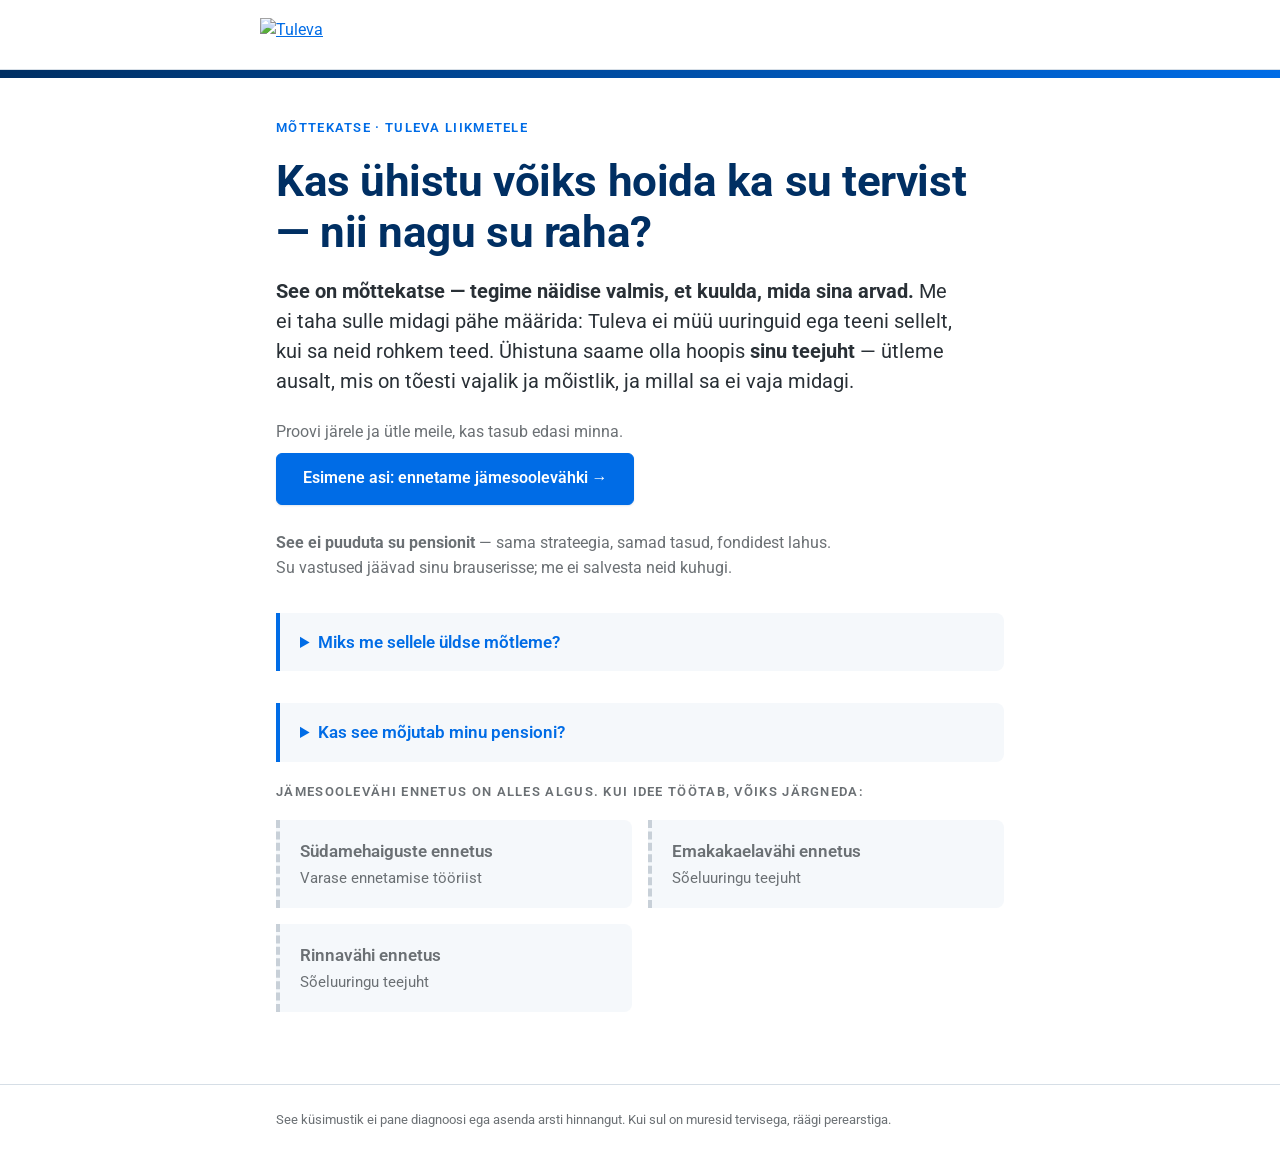
==== docs/index.html @ eb649e2c "feat: Tuleva logo viib rakenduse avalehele Co-Authored-By: Claude Opus 5.5 <noreply@anthropic.com>" ====
<!DOCTYPE html>
<html lang="et">
<head>
<meta charset="UTF-8">
<meta name="viewport" content="width=device-width, initial-scale=1.0">
<title>Kas ühistu võiks hoida ka su tervist? · Tuleva tervis</title>
<meta name="description" content="Mõttekatse Tuleva liikmetele: ühistuna saame olla sinu teejuht terviseriskide ennetuses — öelda ausalt, mis on vajalik ja mõistlik, ja millal sa ei vaja midagi. See ei ole otsus, vaid katse.">
<link rel="preconnect" href="https://fonts.googleapis.com">
<link href="https://fonts.googleapis.com/css2?family=Roboto:wght@400;500;600;700&display=swap" rel="stylesheet">
<link rel="stylesheet" href="style.css?v=8">
</head>
<body>

<header><div class="wrap topbar">
  <a class="brand" href="index.html" aria-label="Tuleva tervis avaleht"><img src="https://tuleva.ee/wp-content/themes/tuleva/img/tuleva-logo.svg" alt="Tuleva" class="brand-logo"></a>
</div></header>

<main>
<section class="hero"><div class="wrap">
  <div id="start">
    <span class="eyebrow">Mõttekatse · Tuleva liikmetele</span>
    <h1>Kas ühistu võiks hoida ka su tervist — nii nagu su raha?</h1>
    <p class="lead"><strong>See on mõttekatse — tegime näidise valmis, et kuulda, mida sina arvad.</strong> Me ei taha sulle midagi pähe määrida: Tuleva ei müü uuringuid ega teeni sellelt, kui sa neid rohkem teed. Ühistuna saame olla hoopis <strong>sinu teejuht</strong> — ütleme ausalt, mis on tõesti vajalik ja mõistlik, ja millal sa ei vaja midagi.</p>
    <p class="muted">Proovi järele ja ütle meile, kas tasub edasi minna.</p>
    <a class="btn primary" href="jamesoolevahk.html">Esimene asi: ennetame jämesoolevähki →</a>
    <p class="muted"><strong>See ei puuduta su pensionit</strong> — sama strateegia, samad tasud, fondidest lahus. Su vastused jäävad sinu brauserisse; me ei salvesta neid kuhugi.</p>

    <details class="card why">
      <summary>Miks me sellele üldse mõtleme?</summary>
      <p>Pensioniks kogumisel ja terviseriskide ennetusel on üllatavalt palju ühist:</p>
      <ul>
        <li>Mõlemad paluvad täna väikest sammu tuleviku-mina heaks — ja jäävad nähtamatuks, kuni on juba hilja.</li>
        <li>Mõlemas on palju infomüra ja vahendajaid, kes teenivad sinu segaduse pealt.</li>
        <li>Tuleva sündis, et teha kogumine ausaks ja lihtsaks — ühistuna oleme sinu poolel.</li>
      </ul>
      <p>Usume, et sama saab teha ka tervise heaks: öelda ausalt, mis on oluline ja mis on õige järgmine samm — ning kasutada liikmete ühist jõudu, et uuringud oleksid soodsamad.</p>
    </details>

    <details class="card why">
      <summary>Kas see mõjutab minu pensioni?</summary>
      <p><strong>Ei.</strong> Sinu pension ei muutu — sama strateegia, samad madalad tasud, sama raha. See katse ei sega Tuleva fonde ega neela nende raha.</p>
      <p><strong>See on katse, mitte otsus.</strong> Idee → prototüüp (oleme siin) → sinu tagasiside → ühistu kaalub → ehk edasi, ehk mitte.</p>
      <p><strong>Kui mõte kannab, siis eraldi.</strong> Sellest võiks kasvada Tuleva eraldi terviseharu — või hoopis omaette Tervise-Tuleva. Fondidest alati lahus.</p>
      <p><strong>Sinu vastused jäävad sinu brauserisse.</strong> Me ei salvesta ega saada neid kuhugi.</p>
    </details>

    <span class="eyebrow soon-title">Jämesoolevähi ennetus on alles algus. Kui idee töötab, võiks järgneda:</span>
    <div class="soon">
      <div class="soon-card"><h3>Südamehaiguste ennetus</h3><p>Varase ennetamise tööriist</p></div>
      <div class="soon-card"><h3>Emakakaelavähi ennetus</h3><p>Sõeluuringu teejuht</p></div>
      <div class="soon-card"><h3>Rinnavähi ennetus</h3><p>Sõeluuringu teejuht</p></div>
    </div>
  </div>

  <div id="quiz" hidden>
    <div class="progress"><i id="bar" style="width:0%"></i></div>
    <div class="card">
      <span class="eyebrow" id="step"></span>
      <div class="intro" id="intro" hidden></div>
      <h2 id="question"></h2>
      <p class="hint" id="hint" hidden></p>
      <div id="controls"></div>
    </div>
    <button class="back" id="back" type="button">← Eelmine küsimus</button>
  </div>
</div></section>
</main>

<footer><div class="wrap">See küsimustik ei pane diagnoosi ega asenda arsti hinnangut. Kui sul on muresid tervisega, räägi perearstiga.</div></footer>

<script src="flow.js?v=10"></script>
<script src="app.js?v=7"></script>
<script src="counter.js?v=3"></script>
</body>
</html>
---- docs/style.css ----
/* Tuleva stiil, võetud Laura rikkaks kalkulaatorist (tuleva-reports/docs/laura-kalkulaator). */
*, *::before, *::after { margin:0; padding:0; box-sizing:border-box; }
:root{
  --navy-blue:#002f63; --blue:#006ce6; --blue-hover:#0057bb;
  --text-primary:#293036; --text-secondary:#6b7074;
  --gray-border-2:#d6dee6; --gray-border-3:#c8d0d8;
  --bg-soft:#f5f8fb; --accent:#ffd200;
}
body{font-family:'Roboto','Segoe UI','Helvetica Neue',Arial,sans-serif; color:var(--text-primary); background:#fff; -webkit-font-smoothing:antialiased; line-height:1.55; min-height:100vh; display:flex; flex-direction:column;}
main{flex:1;}
.wrap{max-width:760px; margin:0 auto; padding:0 16px;}
h1{font-size:clamp(1.75rem,4.5vw,2.75rem); font-weight:700; line-height:1.15; color:var(--navy-blue); letter-spacing:-0.01em; margin-bottom:1rem;}
h2{font-size:clamp(1.3rem,3vw,1.85rem); font-weight:600; line-height:1.25; color:var(--navy-blue); margin-bottom:0.75rem;}
.eyebrow{font-size:0.8125rem; font-weight:600; text-transform:uppercase; letter-spacing:0.1em; color:var(--blue); margin-bottom:0.75rem; display:block;}
.lead{font-size:clamp(1.0625rem,1.6vw,1.25rem); line-height:1.5; max-width:62ch; margin-bottom:1.5rem;}
.muted{color:var(--text-secondary);}
a{color:var(--blue);}

header{border-bottom:1px solid var(--gray-border-2);}
.topbar{display:flex; justify-content:space-between; align-items:center; padding:1.1rem 0;}
.brand{display:inline-flex; align-items:center;}
.brand-logo{height:2.1rem; width:auto; display:block;}

.hero{position:relative; padding:3rem 0 2.5rem;}
.hero::before{content:""; position:absolute; top:0; left:0; right:0; height:8px; background:linear-gradient(90deg,var(--navy-blue) 0%,var(--blue) 100%);}

.card{background:var(--bg-soft); border-left:4px solid var(--blue); border-radius:0 0.5rem 0.5rem 0; padding:1.6rem 1.75rem;}
@media(max-width:600px){.card{padding:1.25rem;}}
.intro{border-left:6px solid var(--accent); background:#fff; padding:0.6rem 1rem; margin-bottom:1.25rem; font-weight:500; color:var(--navy-blue);}
.hint{font-size:0.9375rem; color:var(--text-secondary); margin:-0.25rem 0 1rem;}

.progress{height:6px; background:var(--gray-border-2); border-radius:999px; overflow:hidden; margin-bottom:1.5rem;}
.progress i{display:block; height:100%; background:var(--blue); transition:width .25s;}

.answers{display:flex; gap:0.75rem; margin-top:1.25rem;}
.answers .btn{flex:1;}
.checks{display:grid; gap:0.6rem; margin-top:1rem;}
.checks label{display:flex; gap:0.75rem; align-items:center; background:#fff; border:1px solid var(--gray-border-3); border-radius:0.375rem; padding:0.8rem 1rem; cursor:pointer; font-size:1rem;}
.checks input{width:1.15rem; height:1.15rem; accent-color:var(--blue);}

.btn{display:inline-block; text-align:center; text-decoration:none; font-weight:600; padding:0.8rem 1.6rem; border-radius:0.375rem; font-size:1rem; cursor:pointer; border:1px solid var(--blue); font-family:inherit;}
.btn.primary{background:var(--blue); color:#fff; box-shadow:0 1px 2px rgba(0,47,99,.12); transition:background .15s, box-shadow .15s, transform .15s;} .btn.primary:hover{background:var(--blue-hover); box-shadow:0 3px 10px rgba(0,47,99,.18); transform:translateY(-1px);}
.btn.ghost{background:#fff; color:var(--blue);} .btn.ghost:hover{background:var(--bg-soft);}
.back{background:none; border:none; color:var(--text-secondary); font:inherit; font-size:0.9375rem; cursor:pointer; margin-top:1.25rem; padding:0;}
.back:hover{color:var(--blue);}
.back[hidden]{display:none;}

.year-form label{display:block; font-weight:600; color:var(--navy-blue); margin-bottom:0.6rem;}
.year-row{display:flex; gap:0.75rem;}
.screening{margin:1.5rem 0;}
.year-row{align-items:stretch;}
.year-row input{flex:0 1 11rem; min-width:0; font:inherit; font-size:1.125rem; color:var(--text-primary); padding:0.8rem 1rem; border:1px solid var(--gray-border-3); border-radius:0.375rem; background:#fff; -moz-appearance:textfield; appearance:textfield;}
.year-row input::-webkit-outer-spin-button, .year-row input::-webkit-inner-spin-button{-webkit-appearance:none; margin:0;}
.year-row input::placeholder{color:var(--text-secondary);}
.year-row input:focus{outline:2px solid var(--blue); outline-offset:1px; border-color:var(--blue);}
@media(max-width:480px){.year-row{flex-direction:column;} .year-row input{flex:none; width:100%;}}
.hint.error{color:#c0392b; margin:0.6rem 0 0;}
.year-row input.invalid{border-color:#c0392b; outline-color:#c0392b;}
.result{margin-top:1.5rem;}
.result > * + *{margin-top:0.9rem;}
.result h3{font-size:1.15rem; color:var(--navy-blue); margin-top:1.75rem;}
.verdict{font-weight:600; padding:0.6rem 1rem; background:#fff; border-left:6px solid var(--accent); color:var(--navy-blue);}
.steps{padding-left:1.25rem;} .steps li + li{margin-top:0.4rem;}
.providers{list-style:none; display:grid; gap:0.6rem;}
.providers li{display:flex; flex-direction:column; gap:0.15rem; background:#fff; border:1px solid var(--gray-border-3); border-radius:0.375rem; padding:0.8rem 1rem; overflow-wrap:anywhere;}
.providers .price{font-weight:600;}
.providers .slot{font-weight:600; color:var(--navy-blue); margin-top:0.3rem;}
.providers .coupon{align-self:flex-start; margin-top:0.3rem; padding:0.2rem 0.6rem; border-radius:0.375rem; background:#fff8d6; border:1px solid var(--accent); font-size:0.9375rem; color:var(--navy-blue);}
.providers .coupon code{font-weight:700; font-family:inherit; letter-spacing:0.03em;}
.providers .actions{display:flex; flex-wrap:wrap; gap:0.4rem 1.25rem; margin-top:0.35rem;}
.small{font-size:0.8125rem;}

footer{padding:1.6rem 0; font-size:0.8125rem; color:var(--text-secondary); border-top:1px solid var(--gray-border-2); margin-top:2rem;}

.soon-title{margin-top:2.5rem; color:var(--text-secondary);}
.soon{display:grid; grid-template-columns:1fr 1fr; gap:1rem;}
@media(max-width:600px){.soon{grid-template-columns:1fr;}}
.soon-card{background:var(--bg-soft); border-left:4px dashed var(--gray-border-3); border-radius:0 0.5rem 0.5rem 0; padding:1.1rem 1.25rem; color:var(--text-secondary);}
.soon-card h3{font-size:1.05rem; font-weight:600; color:var(--text-secondary); margin-bottom:0.2rem;}
.soon-card p{font-size:0.9375rem;}

.vastused{margin:1.5rem 0;}
.vastused dl{display:grid; gap:0.15rem;}
.vastused dt{font-size:0.9375rem; color:var(--text-secondary); margin-top:0.6rem;}
.vastused dd{font-weight:600; color:var(--navy-blue);}
.downloads{display:flex; gap:0.75rem; flex-wrap:wrap; margin:1.25rem 0 1rem;}
.vastused .hint{margin:0;}

/* PDF = brauseri prindidialoog: ainult tulemus ja vastused. */
@media print{
  header, .downloads, .vastused .hint, .nav, .year-form, .hero::before{display:none !important;}
  .hero{padding:0;}
  .card{border:none; background:none; padding:0;}
  body{min-height:0;}
}

/* Optioni lehe põhjus, järgmine samm, "Miks" plokk ja turvavõrk */
.reason{font-weight:500; color:var(--navy-blue);}
.next{margin-bottom:1.25rem; max-width:62ch;}
details.why{margin:1.25rem 0; padding:1rem 1.25rem;}
details.why summary{cursor:pointer; font-weight:600; color:var(--blue); list-style:revert;}
details.why[open] summary{margin-bottom:0.6rem;}
details.why p{max-width:62ch;}
.safety{border-left:6px solid var(--accent); background:var(--bg-soft); padding:0.9rem 1.1rem; border-radius:0 0.5rem 0.5rem 0; margin:1.25rem 0; max-width:66ch;}
@media print{ details.why{display:none;} }
.result:first-child{margin-top:0;}
.result > h3:first-child{margin-top:0;}

/* Avalehe (landing) viimistlus — loetavus, vertikaalne rütm, usalduskasti skaneeritavus */
#start > p, #start > ul, #start > h2{max-width:62ch;}
#start > ul{padding-left:1.2rem;}
#start li + li{margin-top:0.4rem;}
#start > * + *{margin-top:1.15rem;}
#start > h2{margin-top:2.5rem;}
#start > .card{margin-top:2rem;}
#start > .btn.primary{margin-top:0.5rem; margin-bottom:0.5rem;}
#start .card > p + p{margin-top:0.85rem;}
#start .card > p strong{color:var(--navy-blue);}
/* "?" kaart tulevikuplokis + lahtiklapitavate plokkide loetelu */
.soon-card.unknown h3{font-size:1.75rem; line-height:1; margin-bottom:0.3rem;}
#start details.why ul{padding-left:1.2rem; margin-top:0.6rem;}
#start details.why summary{font-size:1.0625rem;}

/* Jämesoolevähi vaheleht (jamesoolevahk.html) */
#crc > p, #crc > ul{max-width:62ch;}
#crc > ul{padding-left:1.2rem;}
#crc li + li{margin-top:0.4rem;}
#crc > h2{margin-top:2.5rem;}
#crc > p + p{margin-top:0.85rem;}
.video-placeholder{aspect-ratio:16/9; background:var(--navy-blue); color:#fff; border-radius:0.5rem; display:flex; flex-direction:column; align-items:center; justify-content:center; gap:0.5rem; margin:1.5rem 0 0.5rem;}
.video-placeholder span{font-size:2.5rem; line-height:1;}
.video-placeholder p{font-size:0.9375rem; opacity:0.85;}
.options, .choose{display:grid; grid-template-columns:1fr 1fr; gap:1rem; margin-top:1rem;}
@media(max-width:600px){.options, .choose{grid-template-columns:1fr;}}
.option-card, .choose-card{background:var(--bg-soft); border-left:4px solid var(--blue); border-radius:0 0.5rem 0.5rem 0; padding:1.2rem 1.4rem;}
.option-card h3, .choose-card h3{margin-bottom:0.4rem;}
.option-card p + p, .choose-card p{margin-top:0.5rem;}
.choose{margin-top:1.5rem;}
.choose-card.primary{border-left-color:var(--accent);}
.choose-card .btn{margin-top:1rem;}
.choose-actions{display:flex; flex-direction:column; gap:0.6rem; margin-top:1rem;}
.choose-actions .btn{margin-top:0;}
#crc > .nav{margin-top:2rem;}
#crc > .quiz-btn{margin-top:1.25rem;}
#crc > .choose-card{margin-top:2rem; max-width:62ch;}
#crc .choose-actions{flex-direction:row; flex-wrap:wrap;}
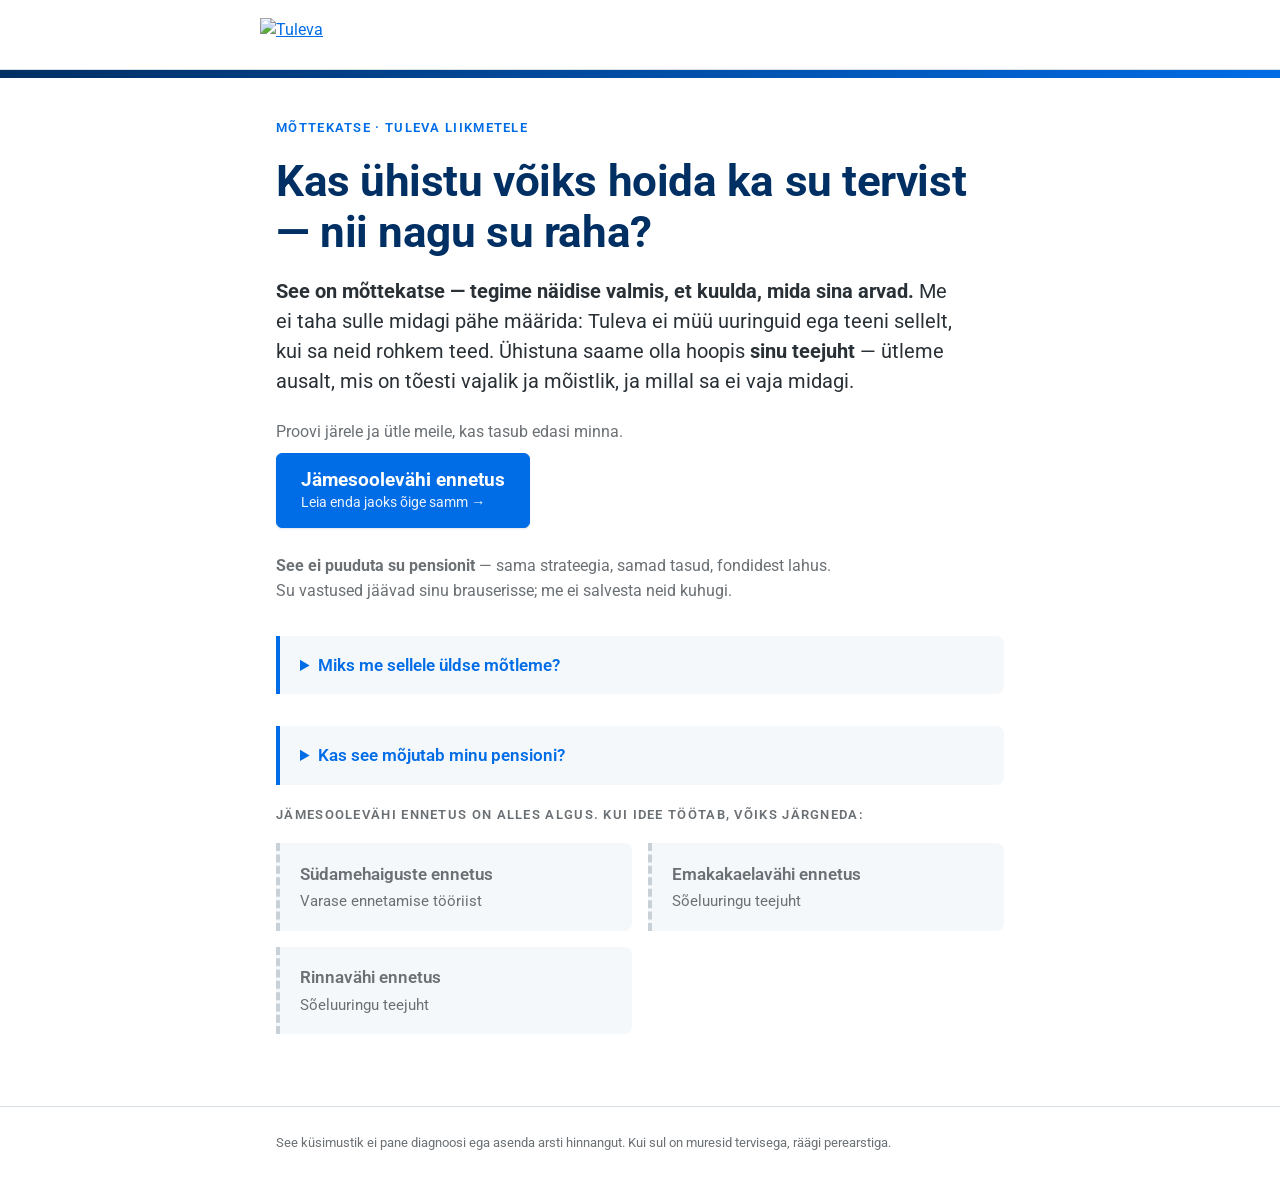
==== commit e70bebc4: "docs: avalehe CTA selgemaks — kaheastmeline nupp La Muu 5: "Esimene asi: ennetame jämesoolevähki" ol" ====
--- a/docs/index.html
+++ b/docs/index.html
@@ -8,6 +8,11 @@
 <link rel="preconnect" href="https://fonts.googleapis.com">
 <link href="https://fonts.googleapis.com/css2?family=Roboto:wght@400;500;600;700&display=swap" rel="stylesheet">
 <link rel="stylesheet" href="style.css?v=8">
+<style>
+  .cta-stacked{display:inline-flex;flex-direction:column;align-items:flex-start;gap:0.15rem;text-align:left;line-height:1.25;padding:0.9rem 1.5rem;}
+  .cta-stacked .cta-title{font-size:1.2rem;font-weight:700;}
+  .cta-stacked .cta-sub{font-size:0.9rem;font-weight:400;opacity:0.92;}
+</style>
 </head>
 <body>
 
@@ -22,7 +27,10 @@
     <h1>Kas ühistu võiks hoida ka su tervist — nii nagu su raha?</h1>
     <p class="lead"><strong>See on mõttekatse — tegime näidise valmis, et kuulda, mida sina arvad.</strong> Me ei taha sulle midagi pähe määrida: Tuleva ei müü uuringuid ega teeni sellelt, kui sa neid rohkem teed. Ühistuna saame olla hoopis <strong>sinu teejuht</strong> — ütleme ausalt, mis on tõesti vajalik ja mõistlik, ja millal sa ei vaja midagi.</p>
     <p class="muted">Proovi järele ja ütle meile, kas tasub edasi minna.</p>
-    <a class="btn primary" href="jamesoolevahk.html">Esimene asi: ennetame jämesoolevähki →</a>
+    <a class="btn primary cta-stacked" href="jamesoolevahk.html">
+      <span class="cta-title">Jämesoolevähi ennetus</span>
+      <span class="cta-sub">Leia enda jaoks õige samm →</span>
+    </a>
     <p class="muted"><strong>See ei puuduta su pensionit</strong> — sama strateegia, samad tasud, fondidest lahus. Su vastused jäävad sinu brauserisse; me ei salvesta neid kuhugi.</p>
 
     <details class="card why">
--- a/docs/style.css
+++ b/docs/style.css
@@ -144,3 +144,7 @@
 #crc > .quiz-btn{margin-top:1.25rem;}
 #crc > .choose-card{margin-top:2rem; max-width:62ch;}
 #crc .choose-actions{flex-direction:row; flex-wrap:wrap;}
+
+/* Option 1 roheline märge (PR #23) */
+.risk-badge{display:inline-flex;align-items:center;gap:0.45rem;font-weight:600;font-size:1.0625rem;padding:0.55rem 1.1rem;border-radius:999px;margin-bottom:1rem;line-height:1.3;}
+.risk-badge.risk-low{background:#e3f6e8;color:#1b7a3d;border:1px solid #9fd9b2;}
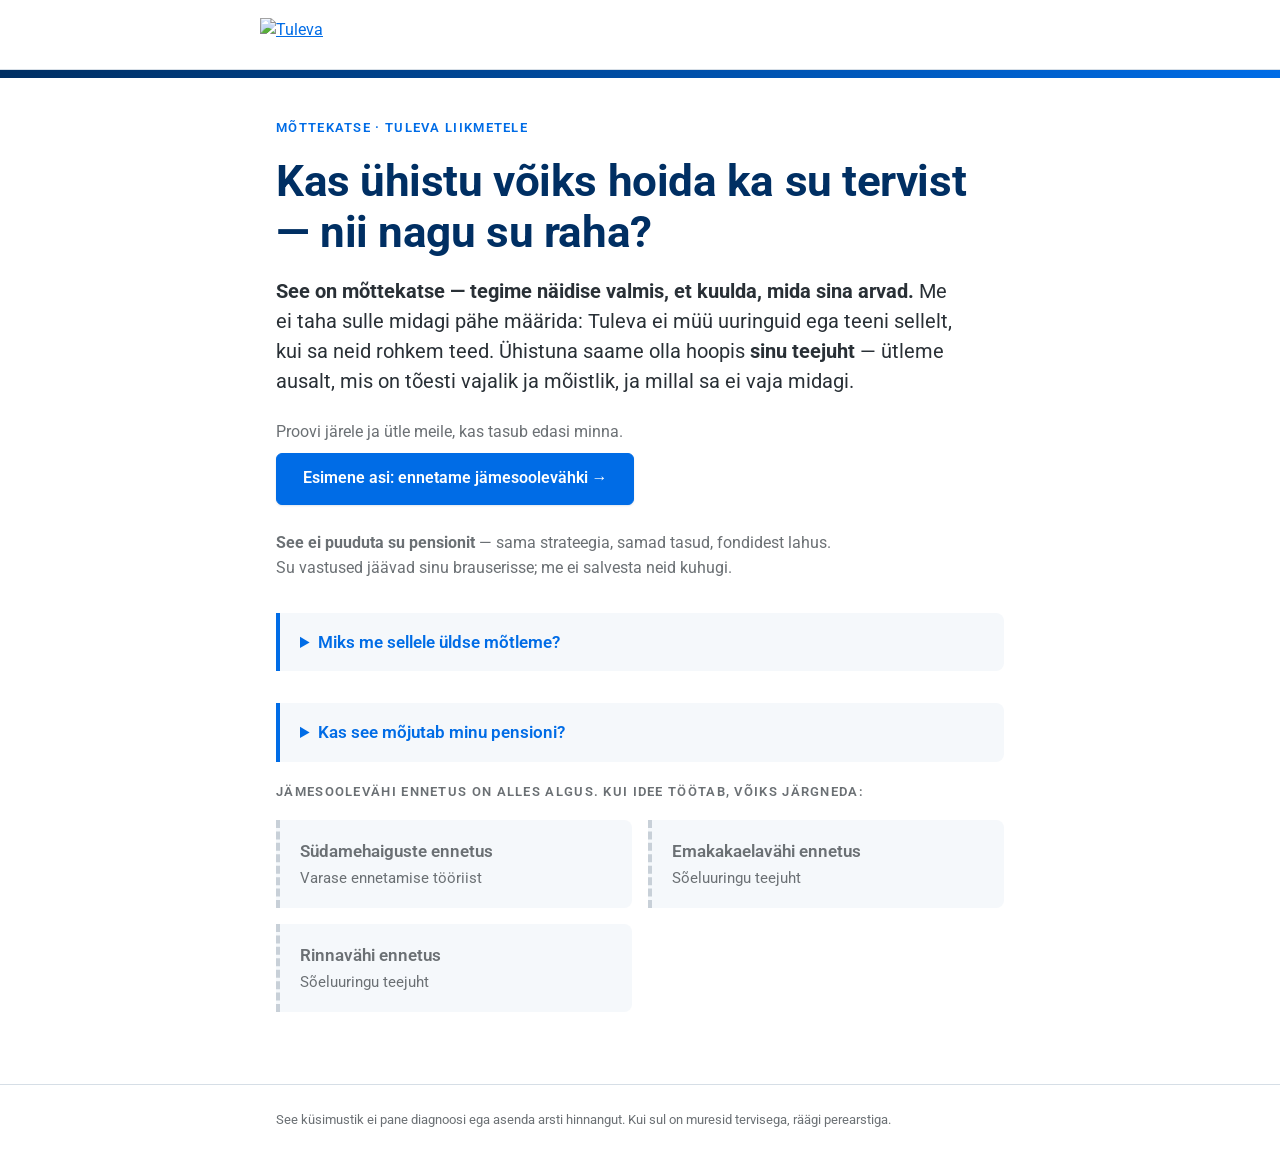
==== commit 3d3d1604: "docs: aneemia küsimus inimkeeli (Telliskivi) Telliskivi test: "Kas sul on aneemia? Ei tea, mis see o" ====
--- a/docs/index.html
+++ b/docs/index.html
@@ -7,12 +7,7 @@
 <meta name="description" content="Mõttekatse Tuleva liikmetele: ühistuna saame olla sinu teejuht terviseriskide ennetuses — öelda ausalt, mis on vajalik ja mõistlik, ja millal sa ei vaja midagi. See ei ole otsus, vaid katse.">
 <link rel="preconnect" href="https://fonts.googleapis.com">
 <link href="https://fonts.googleapis.com/css2?family=Roboto:wght@400;500;600;700&display=swap" rel="stylesheet">
-<link rel="stylesheet" href="style.css?v=8">
-<style>
-  .cta-stacked{display:inline-flex;flex-direction:column;align-items:flex-start;gap:0.15rem;text-align:left;line-height:1.25;padding:0.9rem 1.5rem;}
-  .cta-stacked .cta-title{font-size:1.2rem;font-weight:700;}
-  .cta-stacked .cta-sub{font-size:0.9rem;font-weight:400;opacity:0.92;}
-</style>
+<link rel="stylesheet" href="style.css?v=10">
 </head>
 <body>
 
@@ -27,10 +22,7 @@
     <h1>Kas ühistu võiks hoida ka su tervist — nii nagu su raha?</h1>
     <p class="lead"><strong>See on mõttekatse — tegime näidise valmis, et kuulda, mida sina arvad.</strong> Me ei taha sulle midagi pähe määrida: Tuleva ei müü uuringuid ega teeni sellelt, kui sa neid rohkem teed. Ühistuna saame olla hoopis <strong>sinu teejuht</strong> — ütleme ausalt, mis on tõesti vajalik ja mõistlik, ja millal sa ei vaja midagi.</p>
     <p class="muted">Proovi järele ja ütle meile, kas tasub edasi minna.</p>
-    <a class="btn primary cta-stacked" href="jamesoolevahk.html">
-      <span class="cta-title">Jämesoolevähi ennetus</span>
-      <span class="cta-sub">Leia enda jaoks õige samm →</span>
-    </a>
+    <a class="btn primary" href="jamesoolevahk.html">Esimene asi: ennetame jämesoolevähki →</a>
     <p class="muted"><strong>See ei puuduta su pensionit</strong> — sama strateegia, samad tasud, fondidest lahus. Su vastused jäävad sinu brauserisse; me ei salvesta neid kuhugi.</p>
 
     <details class="card why">
@@ -76,7 +68,7 @@
 
 <footer><div class="wrap">See küsimustik ei pane diagnoosi ega asenda arsti hinnangut. Kui sul on muresid tervisega, räägi perearstiga.</div></footer>
 
-<script src="flow.js?v=10"></script>
+<script src="flow.js?v=11"></script>
 <script src="app.js?v=7"></script>
 <script src="counter.js?v=3"></script>
 </body>
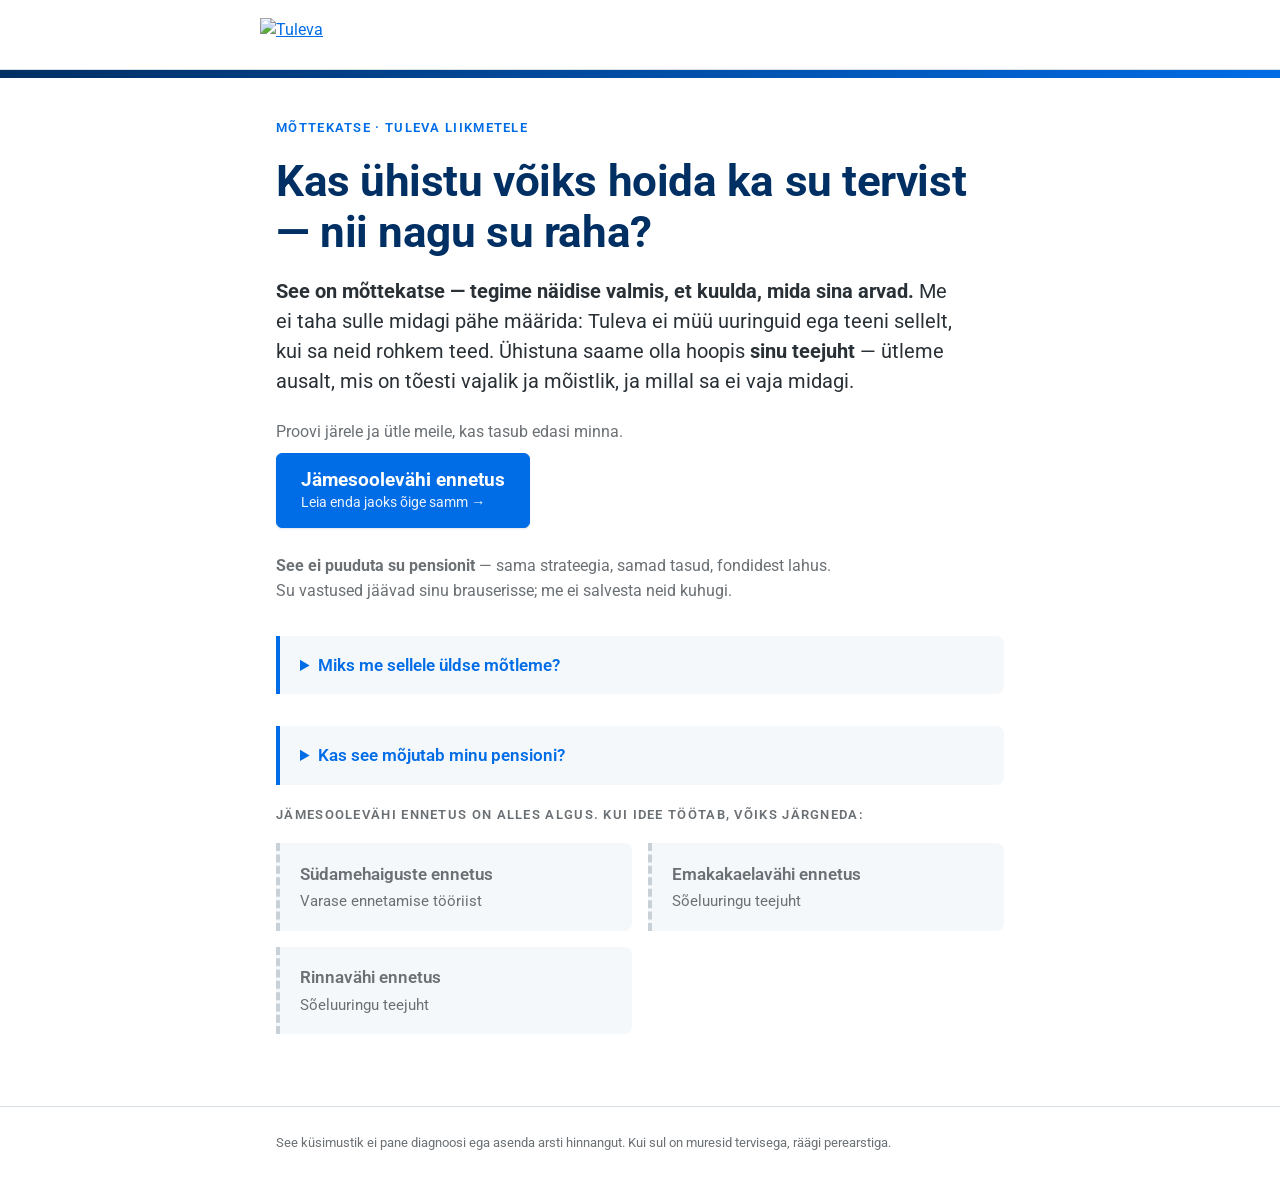
==== commit 42141500: "Merge remote-tracking branch 'origin/main' into feat/landing-cta-clearer # Conflicts: #	docs/index.h" ====
--- a/docs/index.html
+++ b/docs/index.html
@@ -7,7 +7,7 @@
 <meta name="description" content="Mõttekatse Tuleva liikmetele: ühistuna saame olla sinu teejuht terviseriskide ennetuses — öelda ausalt, mis on vajalik ja mõistlik, ja millal sa ei vaja midagi. See ei ole otsus, vaid katse.">
 <link rel="preconnect" href="https://fonts.googleapis.com">
 <link href="https://fonts.googleapis.com/css2?family=Roboto:wght@400;500;600;700&display=swap" rel="stylesheet">
-<link rel="stylesheet" href="style.css?v=10">
+<link rel="stylesheet" href="style.css?v=11">
 </head>
 <body>
 
@@ -22,7 +22,10 @@
     <h1>Kas ühistu võiks hoida ka su tervist — nii nagu su raha?</h1>
     <p class="lead"><strong>See on mõttekatse — tegime näidise valmis, et kuulda, mida sina arvad.</strong> Me ei taha sulle midagi pähe määrida: Tuleva ei müü uuringuid ega teeni sellelt, kui sa neid rohkem teed. Ühistuna saame olla hoopis <strong>sinu teejuht</strong> — ütleme ausalt, mis on tõesti vajalik ja mõistlik, ja millal sa ei vaja midagi.</p>
     <p class="muted">Proovi järele ja ütle meile, kas tasub edasi minna.</p>
-    <a class="btn primary" href="jamesoolevahk.html">Esimene asi: ennetame jämesoolevähki →</a>
+    <a class="btn primary cta-stacked" href="jamesoolevahk.html">
+      <span class="cta-title">Jämesoolevähi ennetus</span>
+      <span class="cta-sub">Leia enda jaoks õige samm →</span>
+    </a>
     <p class="muted"><strong>See ei puuduta su pensionit</strong> — sama strateegia, samad tasud, fondidest lahus. Su vastused jäävad sinu brauserisse; me ei salvesta neid kuhugi.</p>
 
     <details class="card why">
--- a/docs/style.css
+++ b/docs/style.css
@@ -148,3 +148,8 @@
 /* Option 1 roheline märge (PR #23) */
 .risk-badge{display:inline-flex;align-items:center;gap:0.45rem;font-weight:600;font-size:1.0625rem;padding:0.55rem 1.1rem;border-radius:999px;margin-bottom:1rem;line-height:1.3;}
 .risk-badge.risk-low{background:#e3f6e8;color:#1b7a3d;border:1px solid #9fd9b2;}
+
+/* Avalehe kaheastmeline nupp (PR #24) */
+.cta-stacked{display:inline-flex;flex-direction:column;align-items:flex-start;gap:0.15rem;text-align:left;line-height:1.25;padding:0.9rem 1.5rem;}
+.cta-stacked .cta-title{font-size:1.2rem;font-weight:700;}
+.cta-stacked .cta-sub{font-size:0.9rem;font-weight:400;opacity:0.92;}
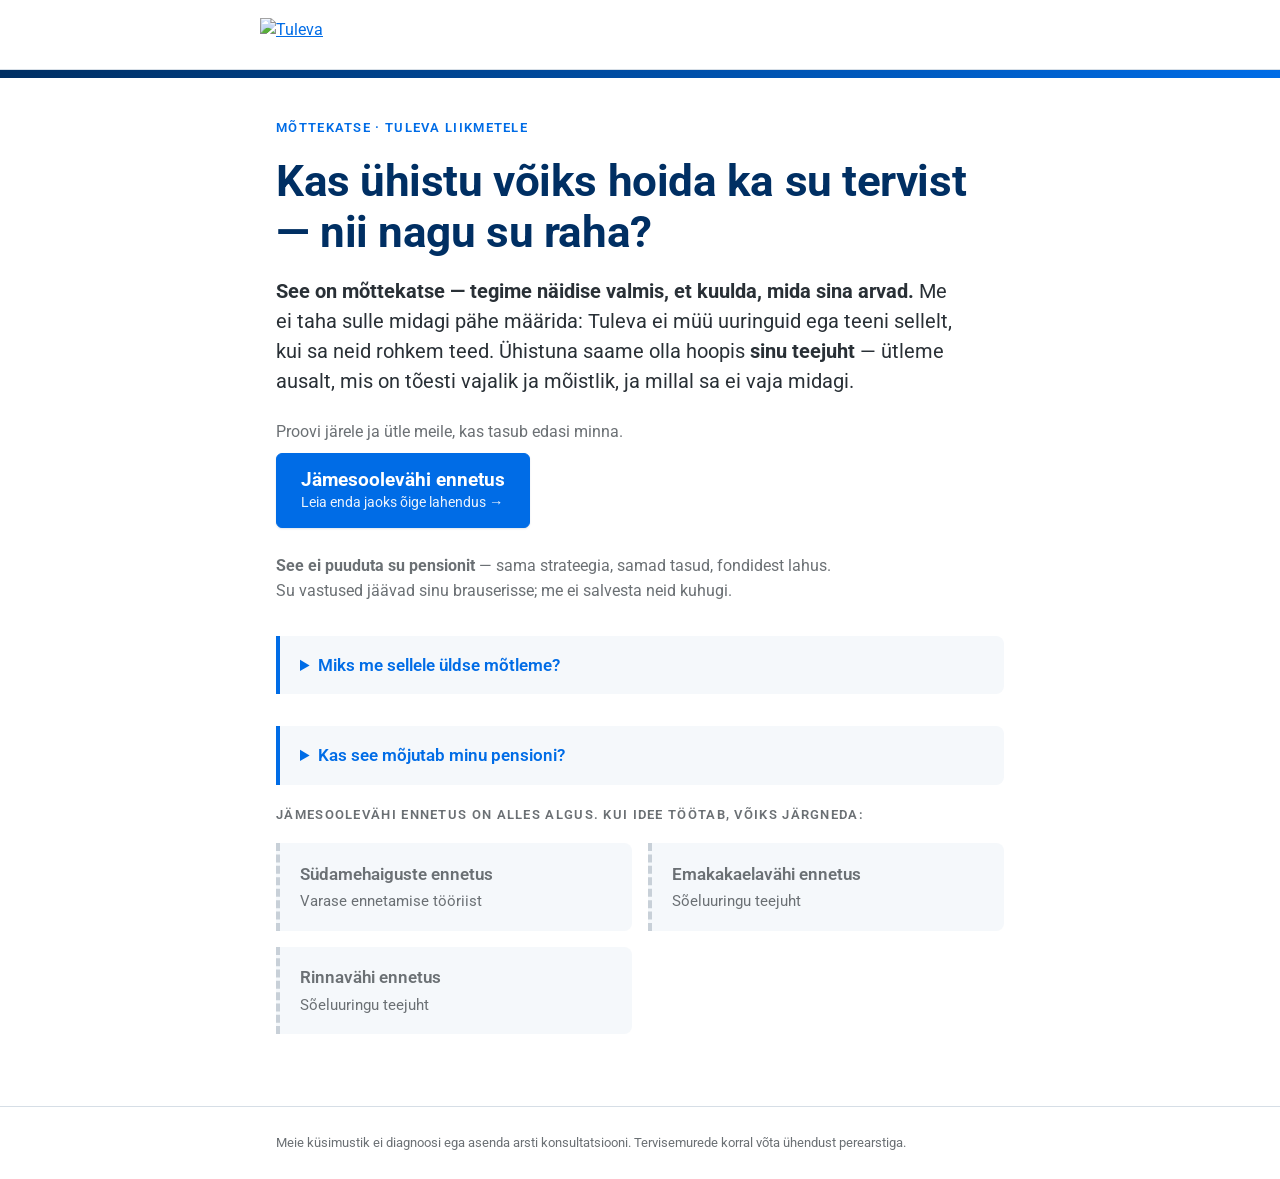
==== commit 769a19df: "docs: dr Mari Sethi tekstiparandused (vaheleht, avaleht, jalus, peitveretest) Punktid 1, 3a, 3c, 4-6" ====
--- a/docs/index.html
+++ b/docs/index.html
@@ -7,7 +7,7 @@
 <meta name="description" content="Mõttekatse Tuleva liikmetele: ühistuna saame olla sinu teejuht terviseriskide ennetuses — öelda ausalt, mis on vajalik ja mõistlik, ja millal sa ei vaja midagi. See ei ole otsus, vaid katse.">
 <link rel="preconnect" href="https://fonts.googleapis.com">
 <link href="https://fonts.googleapis.com/css2?family=Roboto:wght@400;500;600;700&display=swap" rel="stylesheet">
-<link rel="stylesheet" href="style.css?v=11">
+<link rel="stylesheet" href="style.css?v=13">
 </head>
 <body>
 
@@ -24,7 +24,7 @@
     <p class="muted">Proovi järele ja ütle meile, kas tasub edasi minna.</p>
     <a class="btn primary cta-stacked" href="jamesoolevahk.html">
       <span class="cta-title">Jämesoolevähi ennetus</span>
-      <span class="cta-sub">Leia enda jaoks õige samm →</span>
+      <span class="cta-sub">Leia enda jaoks õige lahendus →</span>
     </a>
     <p class="muted"><strong>See ei puuduta su pensionit</strong> — sama strateegia, samad tasud, fondidest lahus. Su vastused jäävad sinu brauserisse; me ei salvesta neid kuhugi.</p>
 
@@ -69,9 +69,9 @@
 </div></section>
 </main>
 
-<footer><div class="wrap">See küsimustik ei pane diagnoosi ega asenda arsti hinnangut. Kui sul on muresid tervisega, räägi perearstiga.</div></footer>
+<footer><div class="wrap">Meie küsimustik ei diagnoosi ega asenda arsti konsultatsiooni. Tervisemurede korral võta ühendust perearstiga.</div></footer>
 
-<script src="flow.js?v=11"></script>
+<script src="flow.js?v=12"></script>
 <script src="app.js?v=7"></script>
 <script src="counter.js?v=3"></script>
 </body>
--- a/docs/style.css
+++ b/docs/style.css
@@ -65,6 +65,15 @@
 .providers li{display:flex; flex-direction:column; gap:0.15rem; background:#fff; border:1px solid var(--gray-border-3); border-radius:0.375rem; padding:0.8rem 1rem; overflow-wrap:anywhere;}
 .providers .price{font-weight:600;}
 .providers .slot{font-weight:600; color:var(--navy-blue); margin-top:0.3rem;}
+.gp-search{margin:1.5rem 0;}
+.gp-search > * + *{margin-top:0.75rem;}
+.gp-search label{display:block; font-weight:600; color:var(--navy-blue);}
+.gp-search input{width:100%; max-width:24rem; font:inherit; font-size:1rem; padding:0.75rem 1rem; border:1px solid var(--gray-border-3); border-radius:0.375rem; background:#fff; margin-top:0.4rem;}
+.gp-search input:focus{outline:2px solid var(--blue); outline-offset:1px; border-color:var(--blue);}
+.gp-results{list-style:none; display:grid; gap:0.4rem;}
+.gp-results:empty{display:none;}
+.gp-option{display:flex; flex-direction:column; gap:0.15rem; background:#fff; border:1px solid var(--gray-border-3); border-radius:0.375rem; padding:0.6rem 0.9rem; overflow-wrap:anywhere;}
+@media print{.gp-search{display:none !important;}}
 .providers .coupon{align-self:flex-start; margin-top:0.3rem; padding:0.2rem 0.6rem; border-radius:0.375rem; background:#fff8d6; border:1px solid var(--accent); font-size:0.9375rem; color:var(--navy-blue);}
 .providers .coupon code{font-weight:700; font-family:inherit; letter-spacing:0.03em;}
 .providers .actions{display:flex; flex-wrap:wrap; gap:0.4rem 1.25rem; margin-top:0.35rem;}
@@ -127,9 +136,9 @@
 #crc li + li{margin-top:0.4rem;}
 #crc > h2{margin-top:2.5rem;}
 #crc > p + p{margin-top:0.85rem;}
-.video-placeholder{aspect-ratio:16/9; background:var(--navy-blue); color:#fff; border-radius:0.5rem; display:flex; flex-direction:column; align-items:center; justify-content:center; gap:0.5rem; margin:1.5rem 0 0.5rem;}
-.video-placeholder span{font-size:2.5rem; line-height:1;}
-.video-placeholder p{font-size:0.9375rem; opacity:0.85;}
+.video{max-width:360px; margin:1.5rem auto 0.5rem;}
+.video video{display:block; width:100%; height:auto; aspect-ratio:9/16; background:var(--navy-blue); border-radius:0.5rem;}
+.video figcaption{font-size:0.875rem; color:var(--text-secondary); text-align:center; margin-top:0.5rem;}
 .options, .choose{display:grid; grid-template-columns:1fr 1fr; gap:1rem; margin-top:1rem;}
 @media(max-width:600px){.options, .choose{grid-template-columns:1fr;}}
 .option-card, .choose-card{background:var(--bg-soft); border-left:4px solid var(--blue); border-radius:0 0.5rem 0.5rem 0; padding:1.2rem 1.4rem;}
